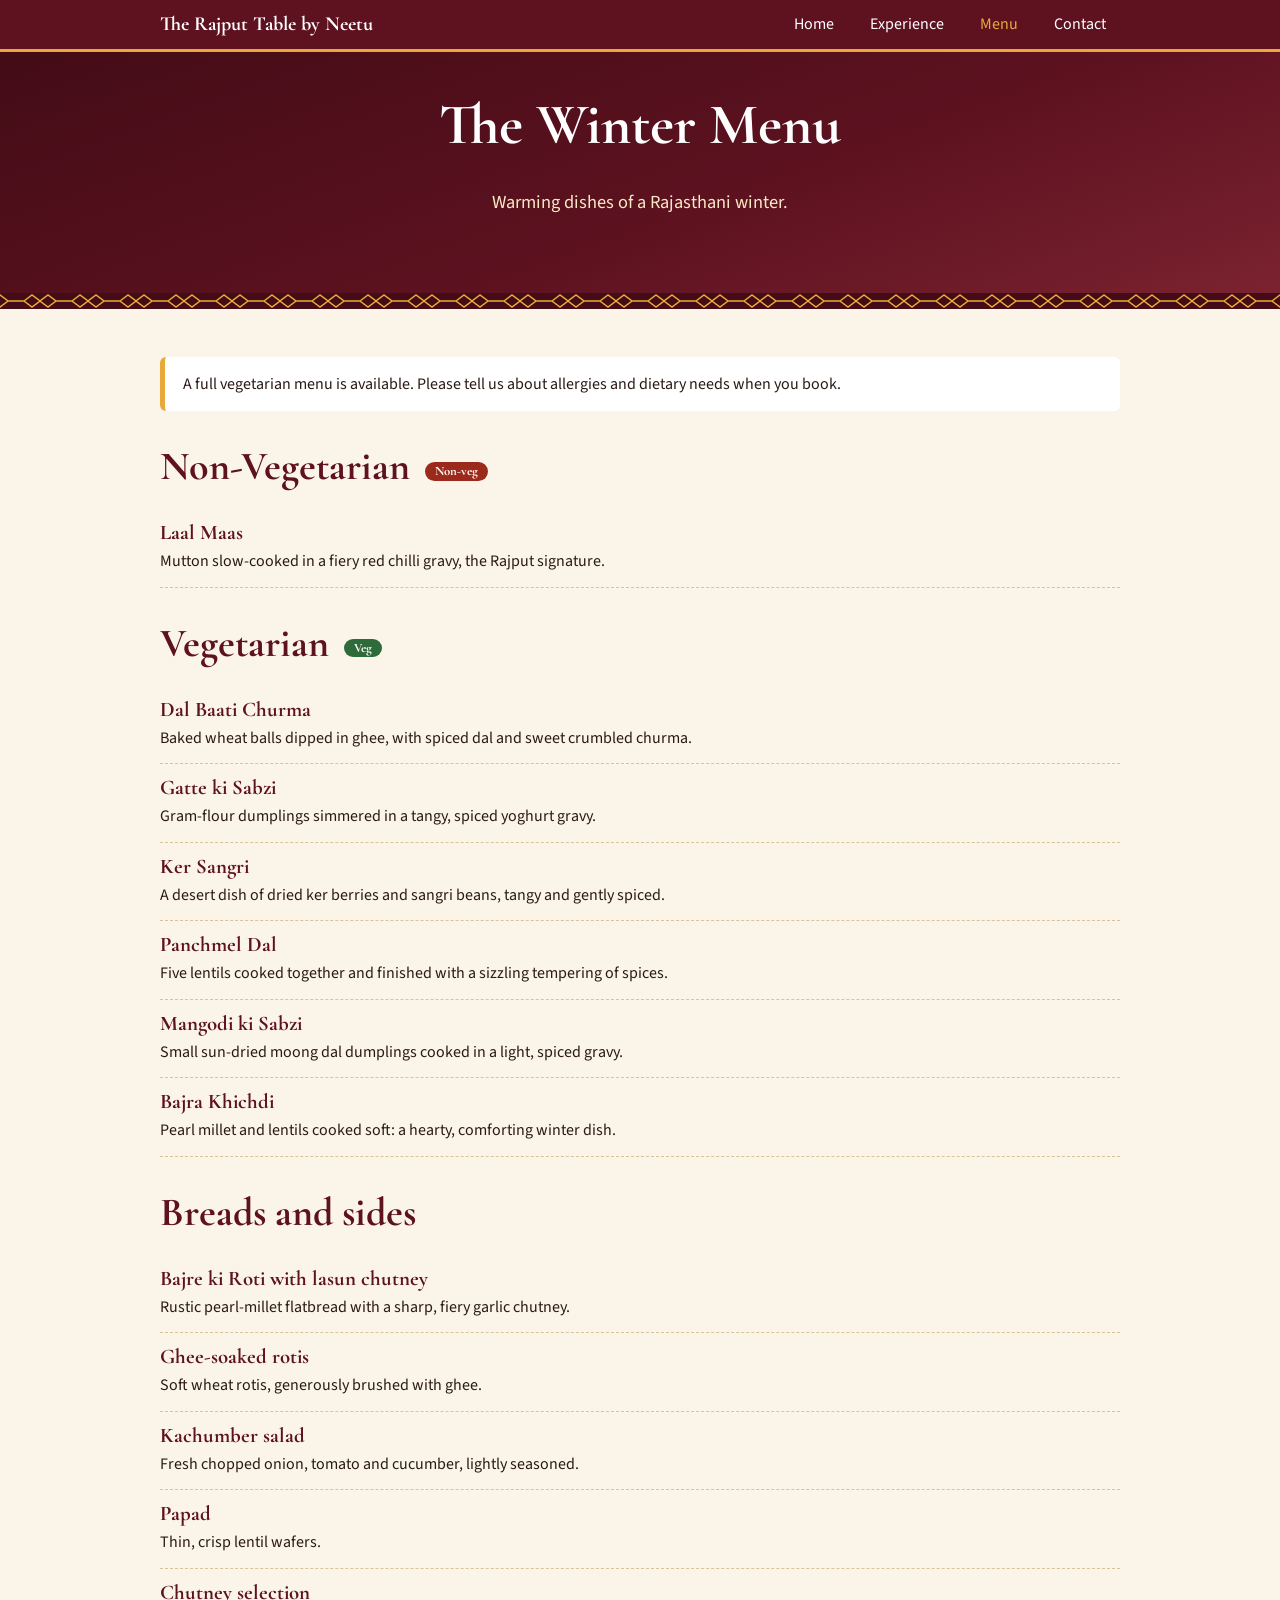
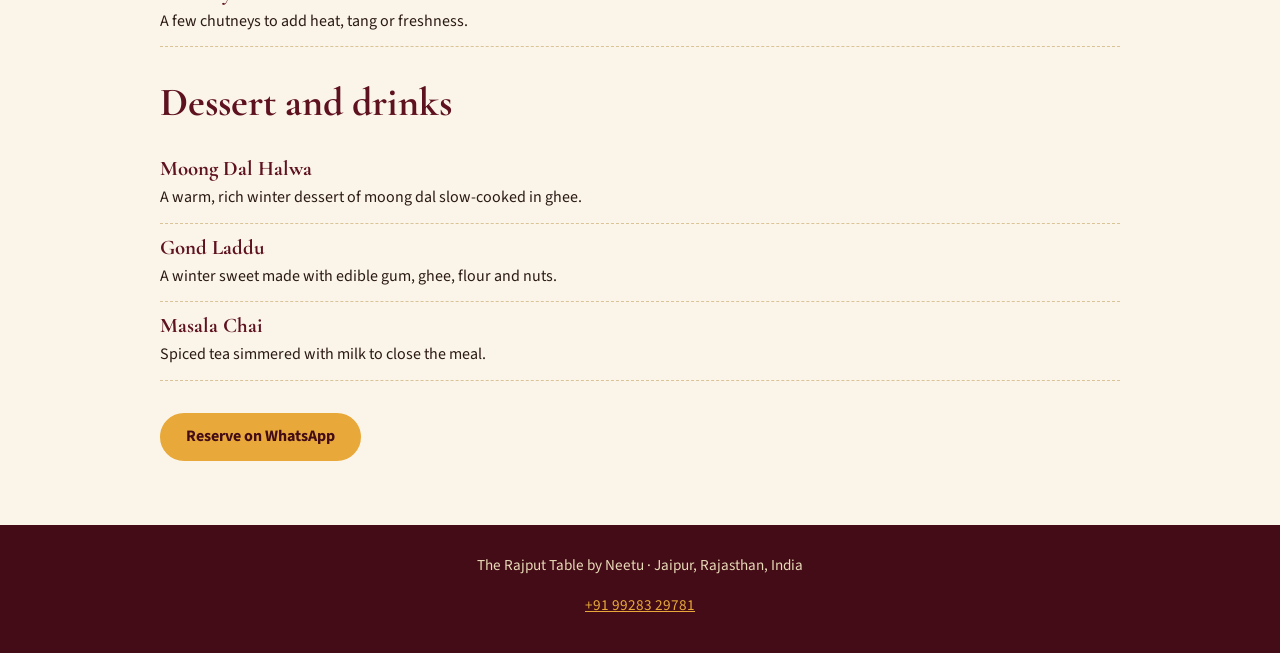
==== menu.html @ b7c0c721 "Initial two-page starter site for The Rajput Table by Neetu Co-Authored-By: Claude Sonnet 5.5 <norep" ====
<!doctype html>
<html lang="en">
<head>
<meta charset="utf-8">
<meta name="viewport" content="width=device-width,initial-scale=1">
<title>Winter Menu | The Rajput Table by Neetu</title>
<meta name="description" content="The winter Rajasthani menu at The Rajput Table by Neetu in Jaipur: laal maas, dal baati churma, gatte ki sabzi, ker sangri and more. Full vegetarian menu available.">
<meta property="og:type" content="website">
<meta property="og:title" content="Winter Menu | The Rajput Table by Neetu">
<meta property="og:description" content="Laal maas, dal baati churma, ker sangri and more. A full vegetarian menu is available.">
<meta name="twitter:card" content="summary">
<meta name="twitter:title" content="Winter Menu | The Rajput Table by Neetu">
<meta name="twitter:description" content="Laal maas, dal baati churma, ker sangri and more. A full vegetarian menu is available.">
<meta name="theme-color" content="#5e1220">
<link rel="icon" href="assets/favicon.svg" type="image/svg+xml">
<link rel="preconnect" href="https://fonts.googleapis.com">
<link rel="preconnect" href="https://fonts.gstatic.com" crossorigin>
<link href="https://fonts.googleapis.com/css2?family=Cormorant+Garamond:wght@600;700&family=Source+Sans+3:wght@400;700&display=swap" rel="stylesheet">
<link rel="stylesheet" href="styles.css">
</head>
<body>
<a class="skip" href="#main">Skip to content</a>
<header><div class="wrap">
<a class="brand" href="index.html" data-site-name>The Rajput Table by Neetu</a>
<button class="nav-toggle" aria-expanded="false" aria-controls="nav" aria-label="Menu">&#9776;</button>
<nav id="nav" aria-label="Main">
<a href="index.html">Home</a>
<a href="index.html#experience">Experience</a>
<a href="menu.html" aria-current="page">Menu</a>
<a href="index.html#contact">Contact</a>
</nav></div></header>

<main id="main">
<section class="hero" style="padding:40px 0 48px"><div class="wrap">
<h1>The Winter Menu</h1>
<!-- TODO: confirm final dishes with the family -->
<p class="tag">Warming dishes of a Rajasthani winter.</p>
</div></section>
<div class="border" aria-hidden="true"></div>

<section><div class="wrap">
<p class="note">A full vegetarian menu is available. Please tell us about allergies and dietary needs when you book.</p>

<h2 style="margin-top:32px">Non-Vegetarian <span class="badge nv">Non-veg</span></h2>
<div class="dish"><h3>Laal Maas</h3><p>Mutton slow-cooked in a fiery red chilli gravy, the Rajput signature.</p></div>

<h2 style="margin-top:32px">Vegetarian <span class="badge v">Veg</span></h2>
<div class="dish"><h3>Dal Baati Churma</h3><p>Baked wheat balls dipped in ghee, with spiced dal and sweet crumbled churma.</p></div>
<div class="dish"><h3>Gatte ki Sabzi</h3><p>Gram-flour dumplings simmered in a tangy, spiced yoghurt gravy.</p></div>
<div class="dish"><h3>Ker Sangri</h3><p>A desert dish of dried ker berries and sangri beans, tangy and gently spiced.</p></div>
<div class="dish"><h3>Panchmel Dal</h3><p>Five lentils cooked together and finished with a sizzling tempering of spices.</p></div>
<div class="dish"><h3>Mangodi ki Sabzi</h3><p>Small sun-dried moong dal dumplings cooked in a light, spiced gravy.</p></div>
<div class="dish"><h3>Bajra Khichdi</h3><p>Pearl millet and lentils cooked soft: a hearty, comforting winter dish.</p></div>

<h2 style="margin-top:32px">Breads and sides</h2>
<div class="dish"><h3>Bajre ki Roti with lasun chutney</h3><p>Rustic pearl-millet flatbread with a sharp, fiery garlic chutney.</p></div>
<div class="dish"><h3>Ghee-soaked rotis</h3><p>Soft wheat rotis, generously brushed with ghee.</p></div>
<div class="dish"><h3>Kachumber salad</h3><p>Fresh chopped onion, tomato and cucumber, lightly seasoned.</p></div>
<div class="dish"><h3>Papad</h3><p>Thin, crisp lentil wafers.</p></div>
<div class="dish"><h3>Chutney selection</h3><p>A few chutneys to add heat, tang or freshness.</p></div>

<h2 style="margin-top:32px">Dessert and drinks</h2>
<div class="dish"><h3>Moong Dal Halwa</h3><p>A warm, rich winter dessert of moong dal slow-cooked in ghee.</p></div>
<div class="dish"><h3>Gond Laddu</h3><p>A winter sweet made with edible gum, ghee, flour and nuts.</p></div>
<div class="dish"><h3>Masala Chai</h3><p>Spiced tea simmered with milk to close the meal.</p></div>

<p style="margin-top:32px"><a class="btn" data-wa href="https://wa.me/919928329781?text=Hello%2C%20I%27d%20like%20to%20reserve%20an%20evening%20at%20The%20Rajput%20Table.">Reserve on WhatsApp</a></p>
</div></section>
</main>

<footer><div class="wrap">
<p><span data-site-name>The Rajput Table by Neetu</span> &middot; Jaipur, Rajasthan, India</p>
<p><a data-tel href="tel:+919928329781" data-phone>+91 99283 29781</a></p>
</div></footer>
<div class="sticky"><a class="btn" data-wa href="https://wa.me/919928329781?text=Hello%2C%20I%27d%20like%20to%20reserve%20an%20evening%20at%20The%20Rajput%20Table.">Reserve on WhatsApp</a></div>
<script src="script.js"></script>
</body>
</html>
---- styles.css ----
:root{--maroon:#5e1220;--maroon-d:#430c16;--saffron:#e8a93a;--gold:#b97a14;--cream:#fbf5e9;--sand:#f1e4c8;--ink:#2b1a14;--green:#2f6b3a;--red:#9c2a1a}
*{box-sizing:border-box}
html{scroll-behavior:smooth}
body{margin:0;font:1rem/1.65 "Source Sans 3",system-ui,-apple-system,"Segoe UI",Roboto,sans-serif;color:var(--ink);background:var(--cream);padding-bottom:72px;overflow-x:hidden}
h1,h2,h3{font-family:"Cormorant Garamond",Georgia,"Times New Roman",serif;color:var(--maroon);line-height:1.15;margin:0 0 .5em}
h1{font-size:2.5rem}h2{font-size:2rem}h3{font-size:1.4rem}
p{margin:0 0 1em}
a{color:var(--maroon)}
:focus-visible{outline:3px solid var(--saffron);outline-offset:2px}
.skip{position:absolute;left:-999px}.skip:focus{left:8px;top:8px;background:#fff;padding:8px;z-index:99}
.wrap{max-width:1000px;margin:0 auto;padding:0 20px}
header{background:var(--maroon);color:#fff;position:sticky;top:0;z-index:20;border-bottom:3px solid var(--saffron)}
.bar{display:flex;align-items:center;justify-content:space-between;min-height:60px}
.brand{font-family:"Cormorant Garamond",Georgia,serif;font-size:1.25rem;font-weight:700;color:#fff;text-decoration:none;padding:8px 0}
.nav-toggle{min-width:44px;min-height:44px;background:none;border:1px solid var(--saffron);color:#fff;font-size:1.4rem;border-radius:6px;cursor:pointer}
nav{display:none;width:100%}
nav.open{display:block}
nav a{display:block;color:#fff;text-decoration:none;padding:12px 4px;min-height:44px;border-top:1px solid #ffffff30}
nav a[aria-current]{color:var(--saffron)}
header .wrap{display:flex;flex-wrap:wrap;align-items:center;justify-content:space-between}
.btn{display:inline-flex;align-items:center;justify-content:center;min-height:48px;padding:0 24px;border-radius:999px;font-weight:700;text-decoration:none;background:var(--saffron);color:var(--maroon-d);border:2px solid var(--saffron)}
.btn:hover{background:#f3bb55}
.btn.ghost{background:transparent;color:#fff;border-color:#fff}
.hero{background:linear-gradient(160deg,var(--maroon-d),var(--maroon) 60%,#7b2230);color:#fff;text-align:center;padding:56px 0 72px;position:relative}
.hero h1{color:#fff}
.hero p.tag{font-size:1.15rem;max-width:34ch;margin:0 auto 1.5em;color:#fbe9c5}
.hero .arch{width:84px;height:auto;margin:0 auto 18px;display:block}
.hero .btns{display:flex;flex-direction:column;gap:12px;align-items:center}
.border{height:16px;background:url(assets/pattern.svg) repeat-x center;background-color:var(--maroon-d)}
section{padding:48px 0}
section.alt{background:var(--sand)}
.eyebrow{text-transform:uppercase;letter-spacing:.15em;font-size:.85rem;color:var(--gold);font-weight:700;margin-bottom:.5em}
.grid{display:grid;gap:18px}
.card{background:#fff;border:1px solid #e6d6b4;border-top:4px solid var(--saffron);border-radius:12px 12px 12px 12px;padding:20px}
.card h3{margin-bottom:.3em}
.ph{display:flex;align-items:flex-end;min-height:180px;border-radius:120px 120px 12px 12px;background:linear-gradient(135deg,#7b2230,#b3541e 60%,#e8a93a);color:#fff;padding:16px;font-size:.95rem;margin:0 0 14px}
.ph span{background:#0006;padding:2px 10px;border-radius:6px}
.steps{counter-reset:s;list-style:none;padding:0;margin:0}
.steps li{counter-increment:s;padding-left:56px;position:relative;margin-bottom:18px;min-height:44px}
.steps li::before{content:counter(s);position:absolute;left:0;top:0;width:42px;height:42px;border-radius:50%;background:var(--maroon);color:var(--saffron);font:700 1.3rem "Cormorant Garamond",Georgia,serif;display:flex;align-items:center;justify-content:center}
.dish{border-bottom:1px dashed #d9c397;padding:12px 0}
.dish:last-child{border:0}
.dish h3{margin:0;font-size:1.3rem}
.dish p{margin:.2em 0 0}
.badge{display:inline-block;font-size:.8rem;font-weight:700;padding:2px 10px;border-radius:999px;color:#fff;vertical-align:middle;margin-left:6px}
.badge.nv{background:var(--red)}.badge.v{background:var(--green)}
.note{background:#fff;border-left:5px solid var(--saffron);padding:14px 18px;border-radius:6px}
footer{background:var(--maroon-d);color:#e9d9b8;text-align:center;padding:28px 0 20px;font-size:.95rem}
footer a{color:var(--saffron)}
.sticky{position:fixed;left:0;right:0;bottom:0;z-index:30;background:var(--maroon-d);padding:10px 16px;border-top:2px solid var(--saffron)}
.sticky .btn{width:100%}
@media(min-width:700px){
 body{padding-bottom:0}.sticky{display:none}
 h1{font-size:3.6rem}h2{font-size:2.5rem}
 .nav-toggle{display:none}
 nav{display:flex!important;width:auto;gap:8px}
 nav a{border:0;padding:0 14px;display:flex;align-items:center}
 .hero .btns{flex-direction:row;justify-content:center}
 .cols3{grid-template-columns:repeat(3,1fr)}.cols2{grid-template-columns:1fr 1fr}
 .hero{padding:96px 0 110px}
}
@media(prefers-reduced-motion:reduce){html{scroll-behavior:auto}*{transition:none!important;animation:none!important}}
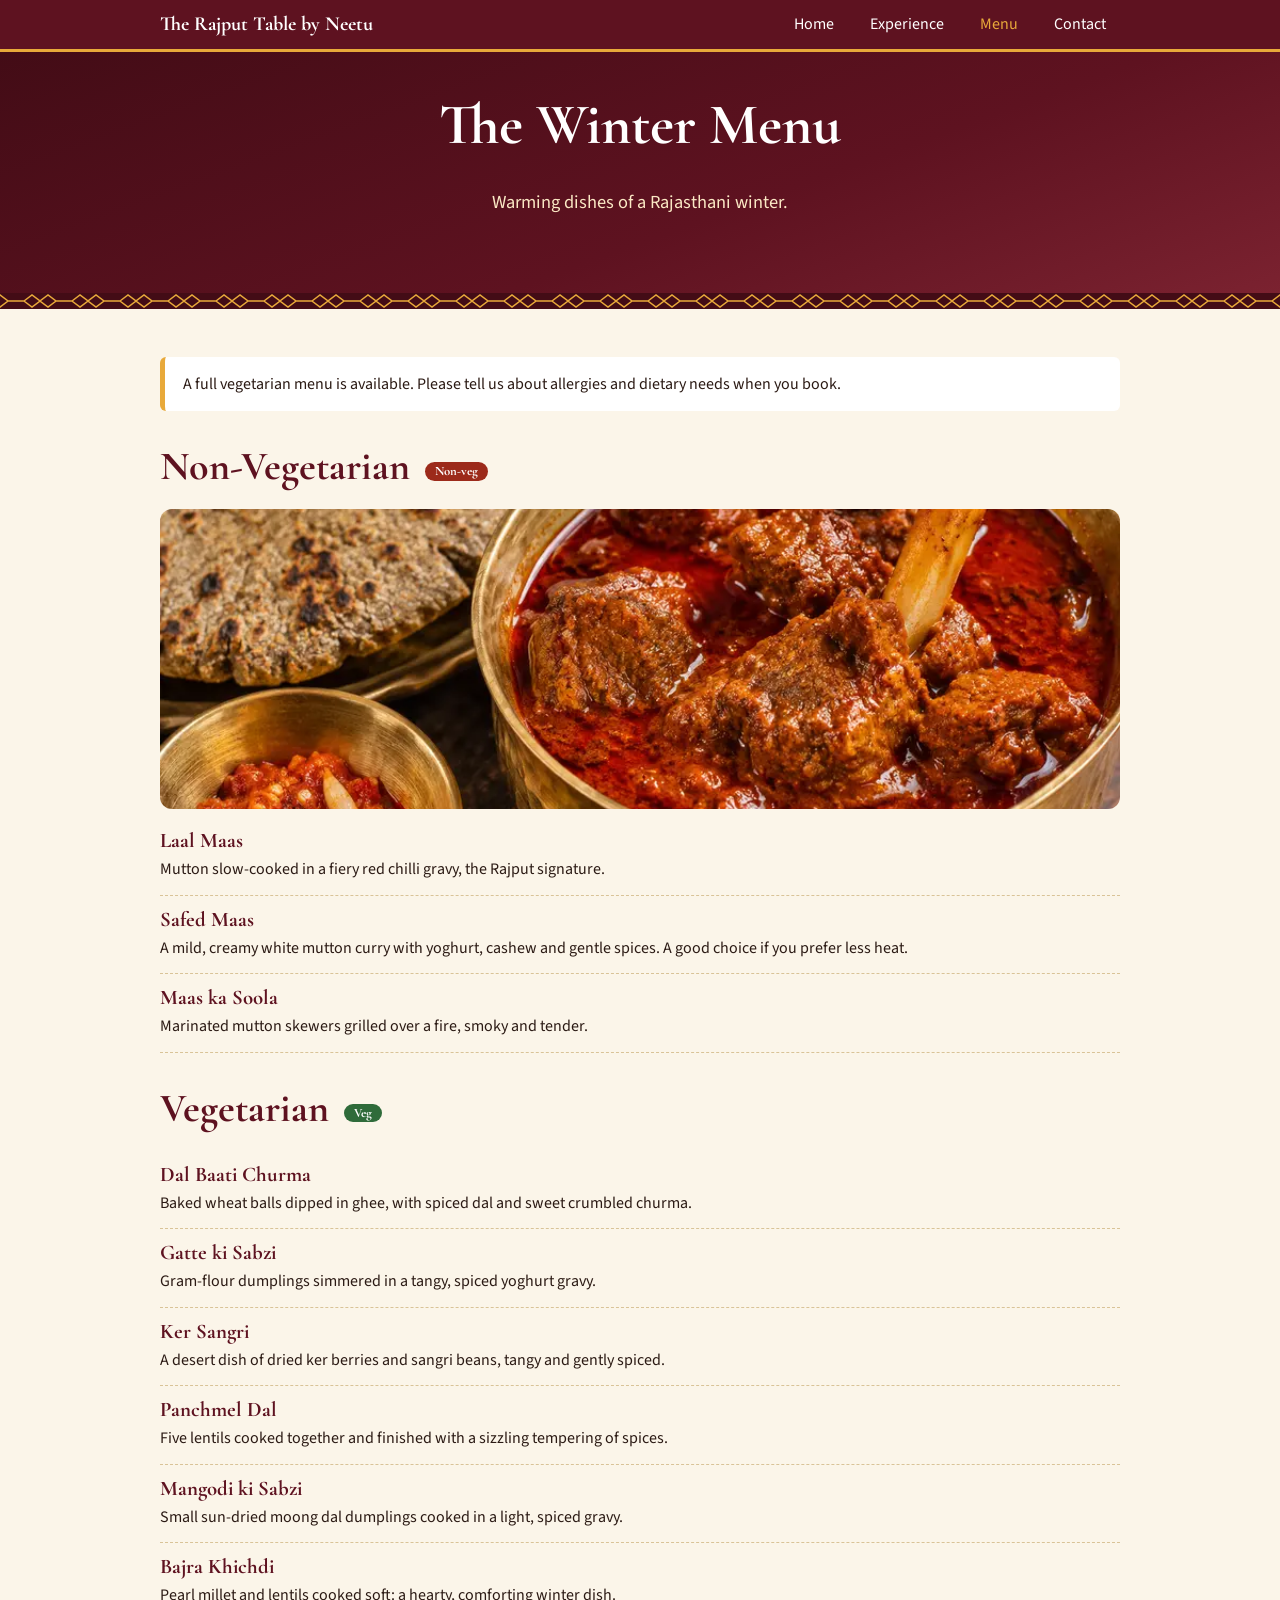
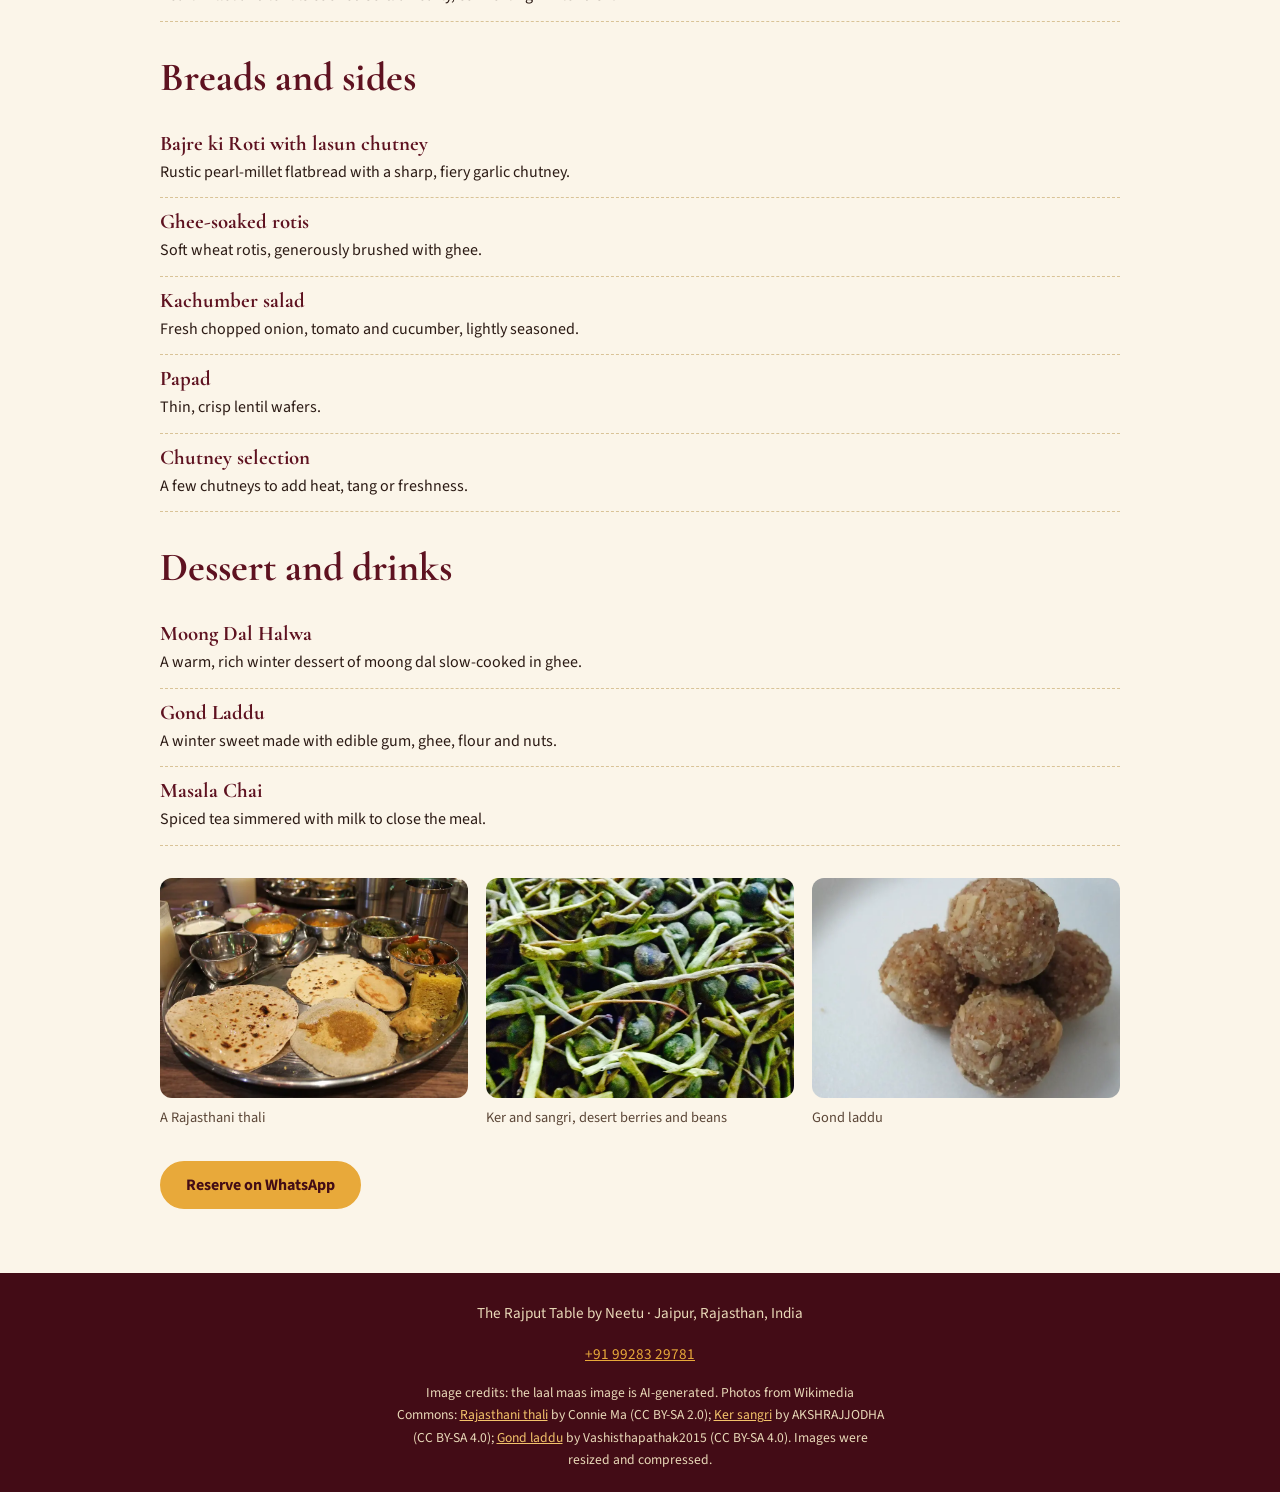
==== commit 31ac5d14: "Add photos, Karauli/Jaipur themes, bonfire activity, Safed Maas and Soola Co-Authored-By: Claude Son" ====
--- a/menu.html
+++ b/menu.html
@@ -42,7 +42,12 @@
 <p class="note">A full vegetarian menu is available. Please tell us about allergies and dietary needs when you book.</p>
 
 <h2 style="margin-top:32px">Non-Vegetarian <span class="badge nv">Non-veg</span></h2>
+<!-- laal maas image is AI-generated. TODO: replace with a real photo of the family's own dish -->
+<img class="dish-photo" src="assets/laalmaas.webp" width="900" height="675" loading="lazy" alt="Laal maas, a red mutton curry, in a brass bowl with bajra roti and garlic chutney">
 <div class="dish"><h3>Laal Maas</h3><p>Mutton slow-cooked in a fiery red chilli gravy, the Rajput signature.</p></div>
+<!-- TODO: confirm with the family that Safed Maas and Maas ka Soola are on the menu -->
+<div class="dish"><h3>Safed Maas</h3><p>A mild, creamy white mutton curry with yoghurt, cashew and gentle spices. A good choice if you prefer less heat.</p></div>
+<div class="dish"><h3>Maas ka Soola</h3><p>Marinated mutton skewers grilled over a fire, smoky and tender.</p></div>
 
 <h2 style="margin-top:32px">Vegetarian <span class="badge v">Veg</span></h2>
 <div class="dish"><h3>Dal Baati Churma</h3><p>Baked wheat balls dipped in ghee, with spiced dal and sweet crumbled churma.</p></div>
@@ -64,6 +69,11 @@
 <div class="dish"><h3>Gond Laddu</h3><p>A winter sweet made with edible gum, ghee, flour and nuts.</p></div>
 <div class="dish"><h3>Masala Chai</h3><p>Spiced tea simmered with milk to close the meal.</p></div>
 
+<div class="grid cols3" style="margin-top:32px">
+<figure class="fig"><img src="assets/thali.webp" width="900" height="600" loading="lazy" alt="A Rajasthani thali with small bowls, rotis and sides"><figcaption>A Rajasthani thali</figcaption></figure>
+<figure class="fig"><img src="assets/kersangri.webp" width="900" height="1200" loading="lazy" alt="Fresh ker berries and sangri beans"><figcaption>Ker and sangri, desert berries and beans</figcaption></figure>
+<figure class="fig"><img src="assets/gond.webp" width="900" height="675" loading="lazy" alt="Gond laddu, round winter sweets"><figcaption>Gond laddu</figcaption></figure>
+</div>
 <p style="margin-top:32px"><a class="btn" data-wa href="https://wa.me/919928329781?text=Hello%2C%20I%27d%20like%20to%20reserve%20an%20evening%20at%20The%20Rajput%20Table.">Reserve on WhatsApp</a></p>
 </div></section>
 </main>
@@ -71,6 +81,7 @@
 <footer><div class="wrap">
 <p><span data-site-name>The Rajput Table by Neetu</span> &middot; Jaipur, Rajasthan, India</p>
 <p><a data-tel href="tel:+919928329781" data-phone>+91 99283 29781</a></p>
+<p class="credits">Image credits: the laal maas image is AI-generated. Photos from Wikimedia Commons: <a href="https://commons.wikimedia.org/wiki/File:Rajasthani_thali_(13041306695).jpg">Rajasthani thali</a> by Connie Ma (CC BY-SA 2.0); <a href="https://commons.wikimedia.org/wiki/File:Ker_Sangri.jpg">Ker sangri</a> by AKSHRAJJODHA (CC BY-SA 4.0); <a href="https://commons.wikimedia.org/wiki/File:Gond_(edible_gum)_ke_ladoo.JPG">Gond laddu</a> by Vashisthapathak2015 (CC BY-SA 4.0). Images were resized and compressed.</p>
 </div></footer>
 <div class="sticky"><a class="btn" data-wa href="https://wa.me/919928329781?text=Hello%2C%20I%27d%20like%20to%20reserve%20an%20evening%20at%20The%20Rajput%20Table.">Reserve on WhatsApp</a></div>
 <script src="script.js"></script>
--- a/styles.css
+++ b/styles.css
@@ -60,3 +60,13 @@
  .hero{padding:96px 0 110px}
 }
 @media(prefers-reduced-motion:reduce){html{scroll-behavior:auto}*{transition:none!important;animation:none!important}}
+
+/* photos */
+.hero.home{background:linear-gradient(rgba(67,12,22,.74),rgba(67,12,22,.66)),url(assets/hero.webp) center/cover #5e1220}
+.card img,.fig img{display:block;width:100%;height:200px;object-fit:cover;margin:0 0 14px}
+.card img{border-radius:120px 120px 12px 12px}
+.fig{margin:0}.fig img{border-radius:12px;height:220px;margin-bottom:8px}
+.fig figcaption,.credits{font-size:.9rem;color:#5b4637}
+.credits{color:#e9d9b8;max-width:70ch;margin:14px auto 0;font-size:.85rem}
+.credits a{color:#f3c36b}
+.dish-photo{width:100%;max-height:300px;object-fit:cover;border-radius:12px;margin:0 0 8px;display:block}
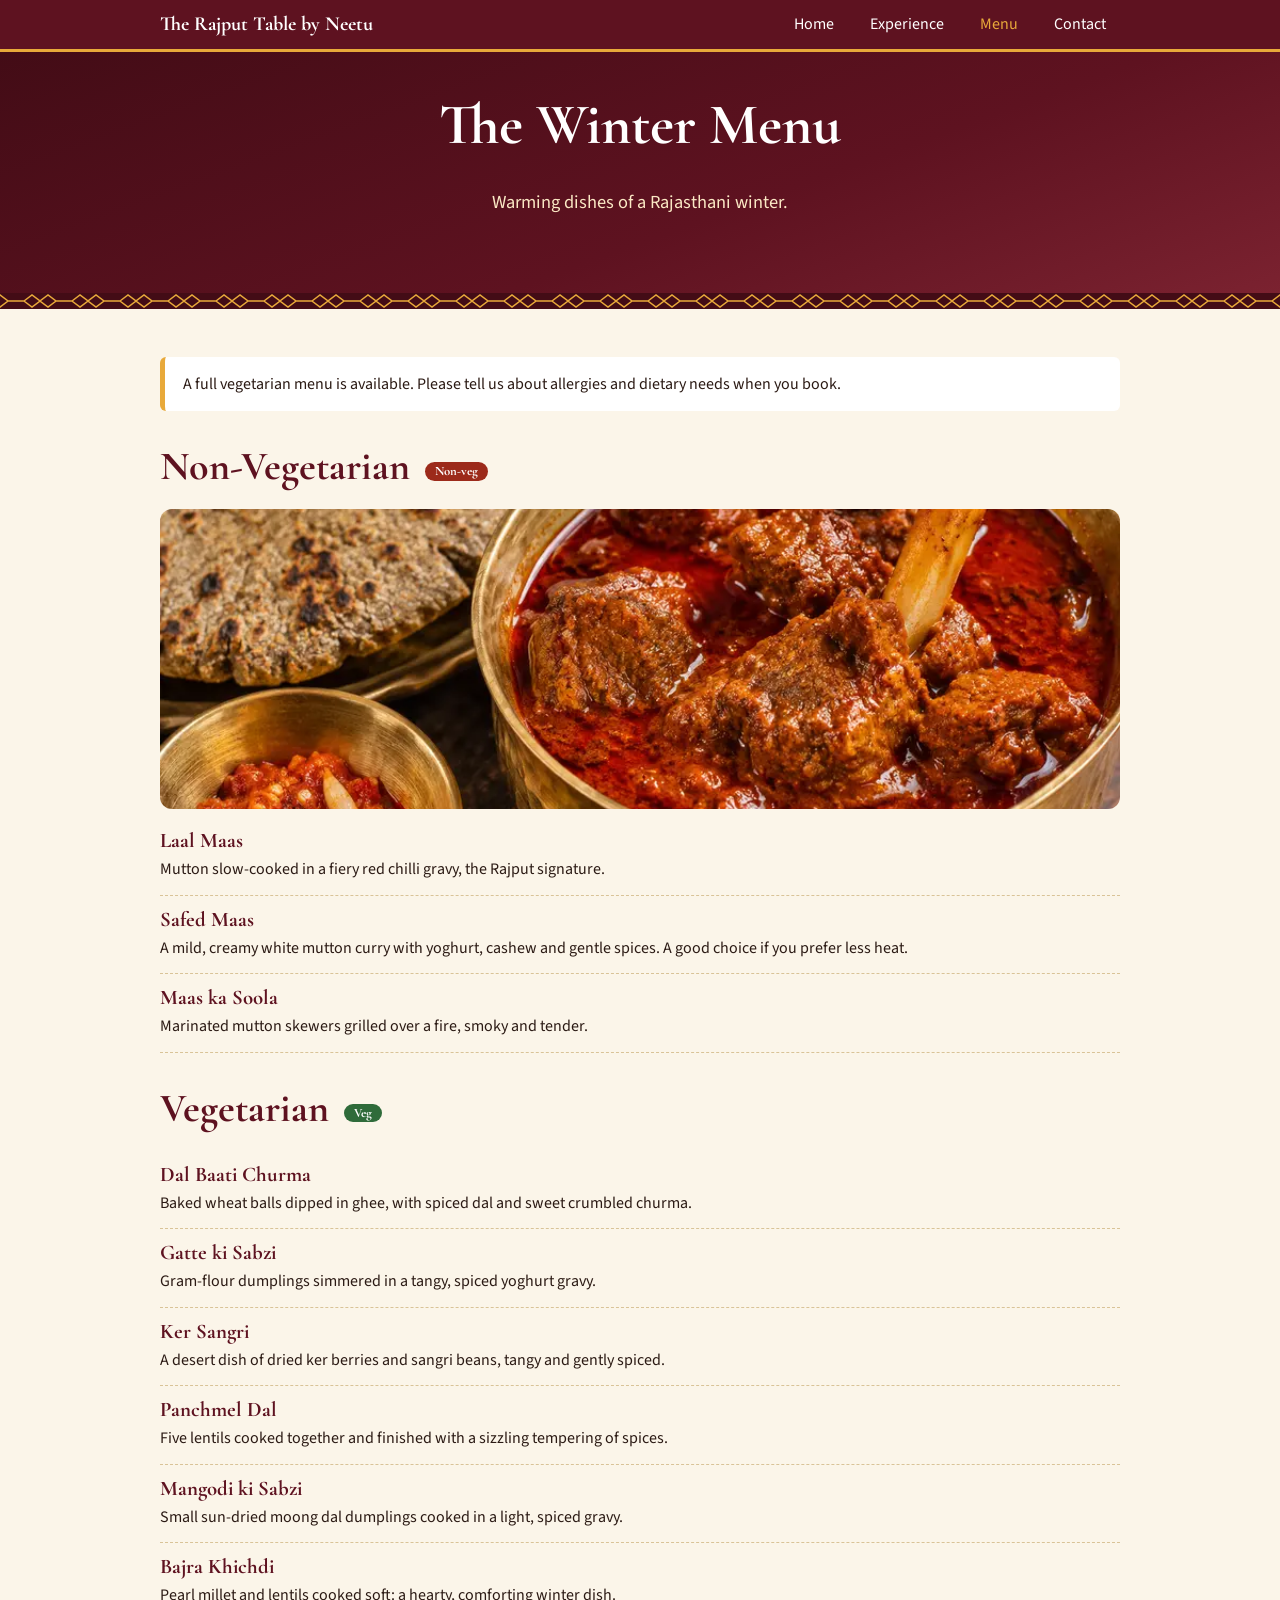
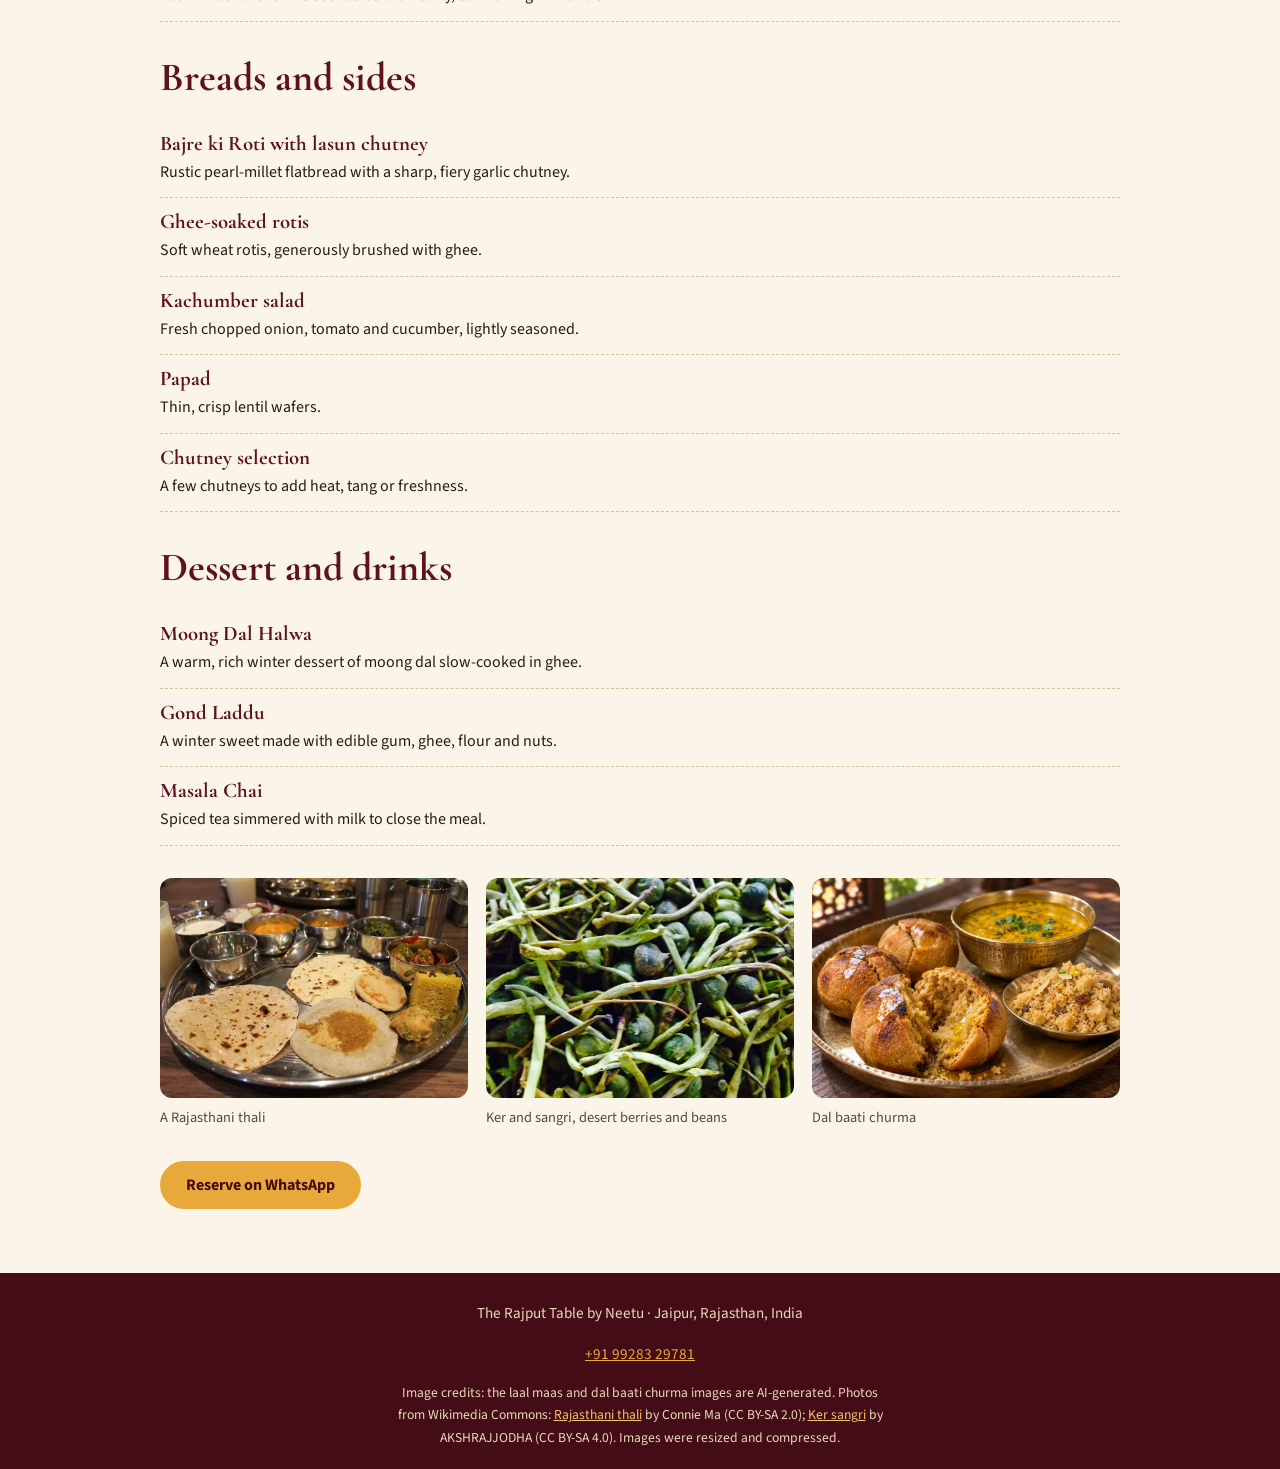
==== commit cad1969b: "Replace gond laddu photo with dal baati churma Co-Authored-By: Claude Sonnet 5.5 <noreply@anthropic." ====
--- a/menu.html
+++ b/menu.html
@@ -72,7 +72,7 @@
 <div class="grid cols3" style="margin-top:32px">
 <figure class="fig"><img src="assets/thali.webp" width="900" height="600" loading="lazy" alt="A Rajasthani thali with small bowls, rotis and sides"><figcaption>A Rajasthani thali</figcaption></figure>
 <figure class="fig"><img src="assets/kersangri.webp" width="900" height="1200" loading="lazy" alt="Fresh ker berries and sangri beans"><figcaption>Ker and sangri, desert berries and beans</figcaption></figure>
-<figure class="fig"><img src="assets/gond.webp" width="900" height="675" loading="lazy" alt="Gond laddu, round winter sweets"><figcaption>Gond laddu</figcaption></figure>
+<figure class="fig"><img src="assets/dalbaati.webp" width="900" height="675" loading="lazy" alt="Dal baati churma: baked wheat balls with ghee, dal and sweet churma"><figcaption>Dal baati churma</figcaption></figure>
 </div>
 <p style="margin-top:32px"><a class="btn" data-wa href="https://wa.me/919928329781?text=Hello%2C%20I%27d%20like%20to%20reserve%20an%20evening%20at%20The%20Rajput%20Table.">Reserve on WhatsApp</a></p>
 </div></section>
@@ -81,7 +81,7 @@
 <footer><div class="wrap">
 <p><span data-site-name>The Rajput Table by Neetu</span> &middot; Jaipur, Rajasthan, India</p>
 <p><a data-tel href="tel:+919928329781" data-phone>+91 99283 29781</a></p>
-<p class="credits">Image credits: the laal maas image is AI-generated. Photos from Wikimedia Commons: <a href="https://commons.wikimedia.org/wiki/File:Rajasthani_thali_(13041306695).jpg">Rajasthani thali</a> by Connie Ma (CC BY-SA 2.0); <a href="https://commons.wikimedia.org/wiki/File:Ker_Sangri.jpg">Ker sangri</a> by AKSHRAJJODHA (CC BY-SA 4.0); <a href="https://commons.wikimedia.org/wiki/File:Gond_(edible_gum)_ke_ladoo.JPG">Gond laddu</a> by Vashisthapathak2015 (CC BY-SA 4.0). Images were resized and compressed.</p>
+<p class="credits">Image credits: the laal maas and dal baati churma images are AI-generated. Photos from Wikimedia Commons: <a href="https://commons.wikimedia.org/wiki/File:Rajasthani_thali_(13041306695).jpg">Rajasthani thali</a> by Connie Ma (CC BY-SA 2.0); <a href="https://commons.wikimedia.org/wiki/File:Ker_Sangri.jpg">Ker sangri</a> by AKSHRAJJODHA (CC BY-SA 4.0). Images were resized and compressed.</p>
 </div></footer>
 <div class="sticky"><a class="btn" data-wa href="https://wa.me/919928329781?text=Hello%2C%20I%27d%20like%20to%20reserve%20an%20evening%20at%20The%20Rajput%20Table.">Reserve on WhatsApp</a></div>
 <script src="script.js"></script>
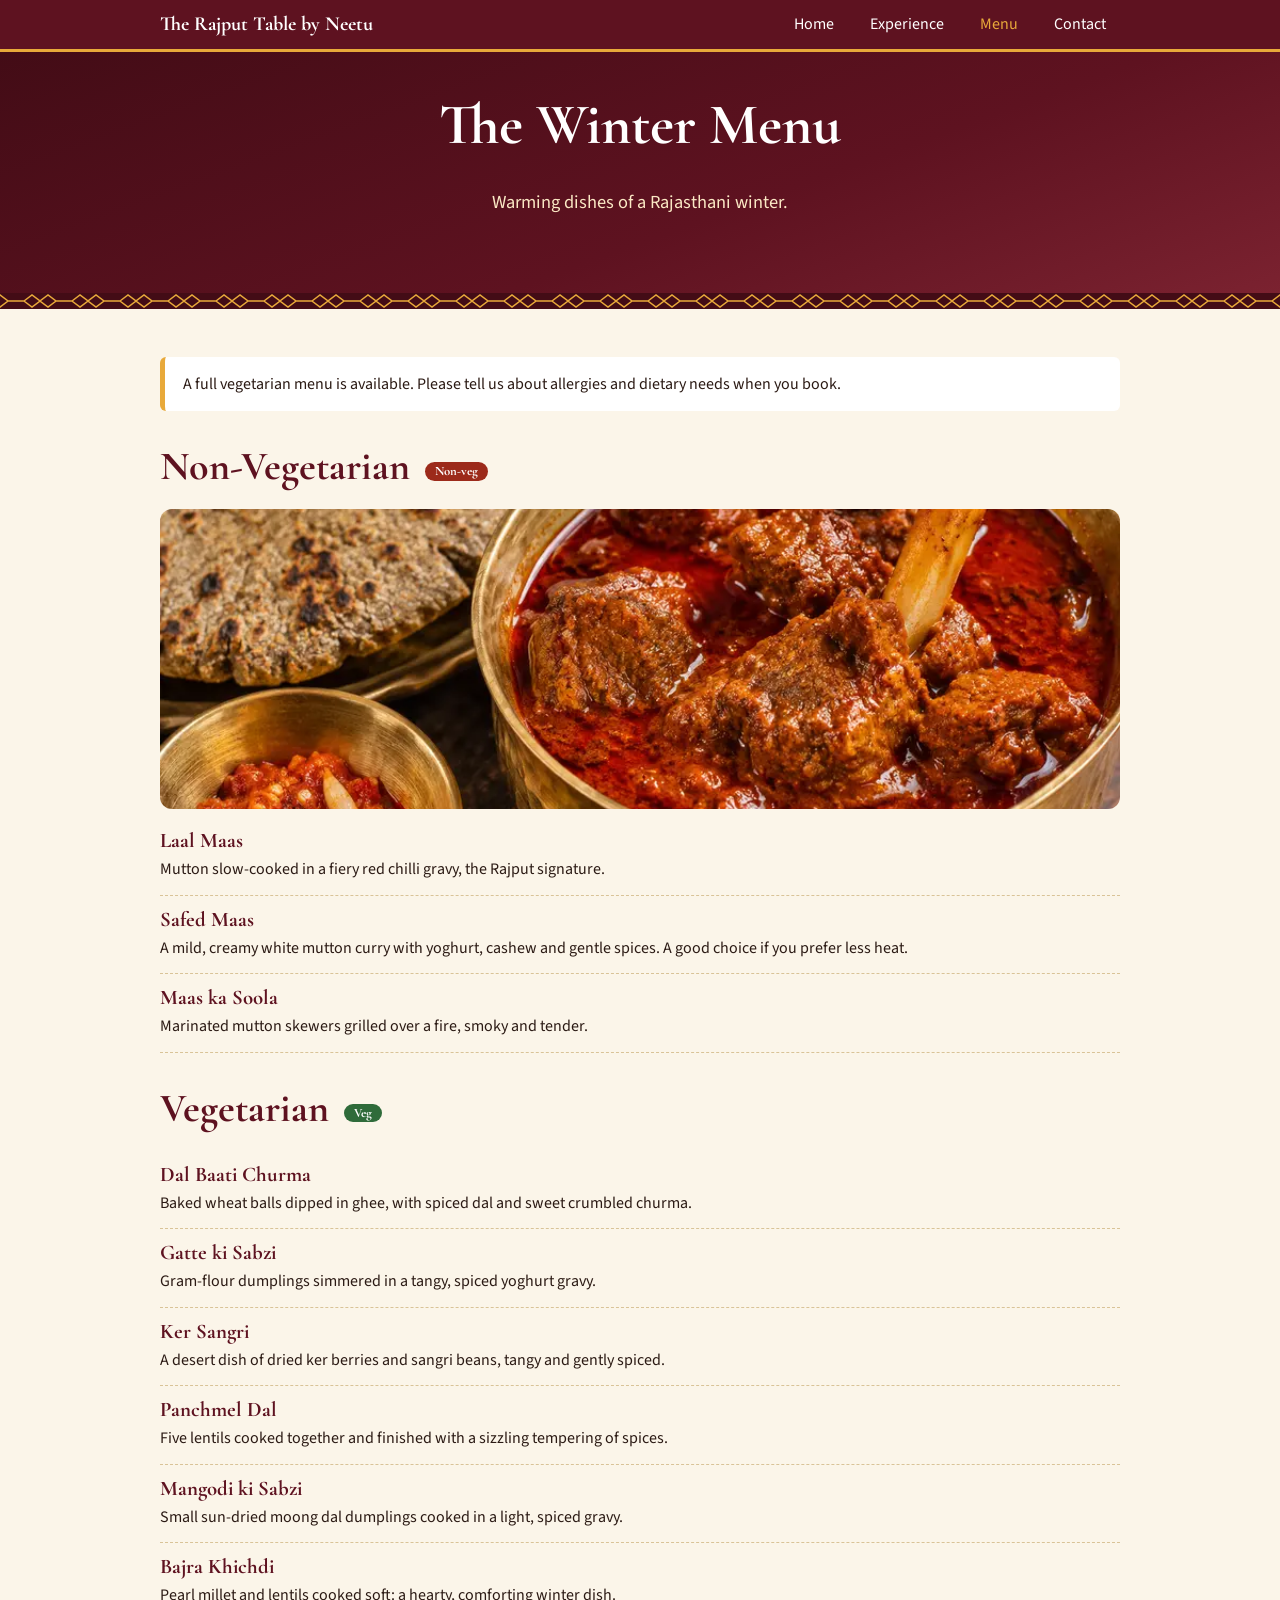
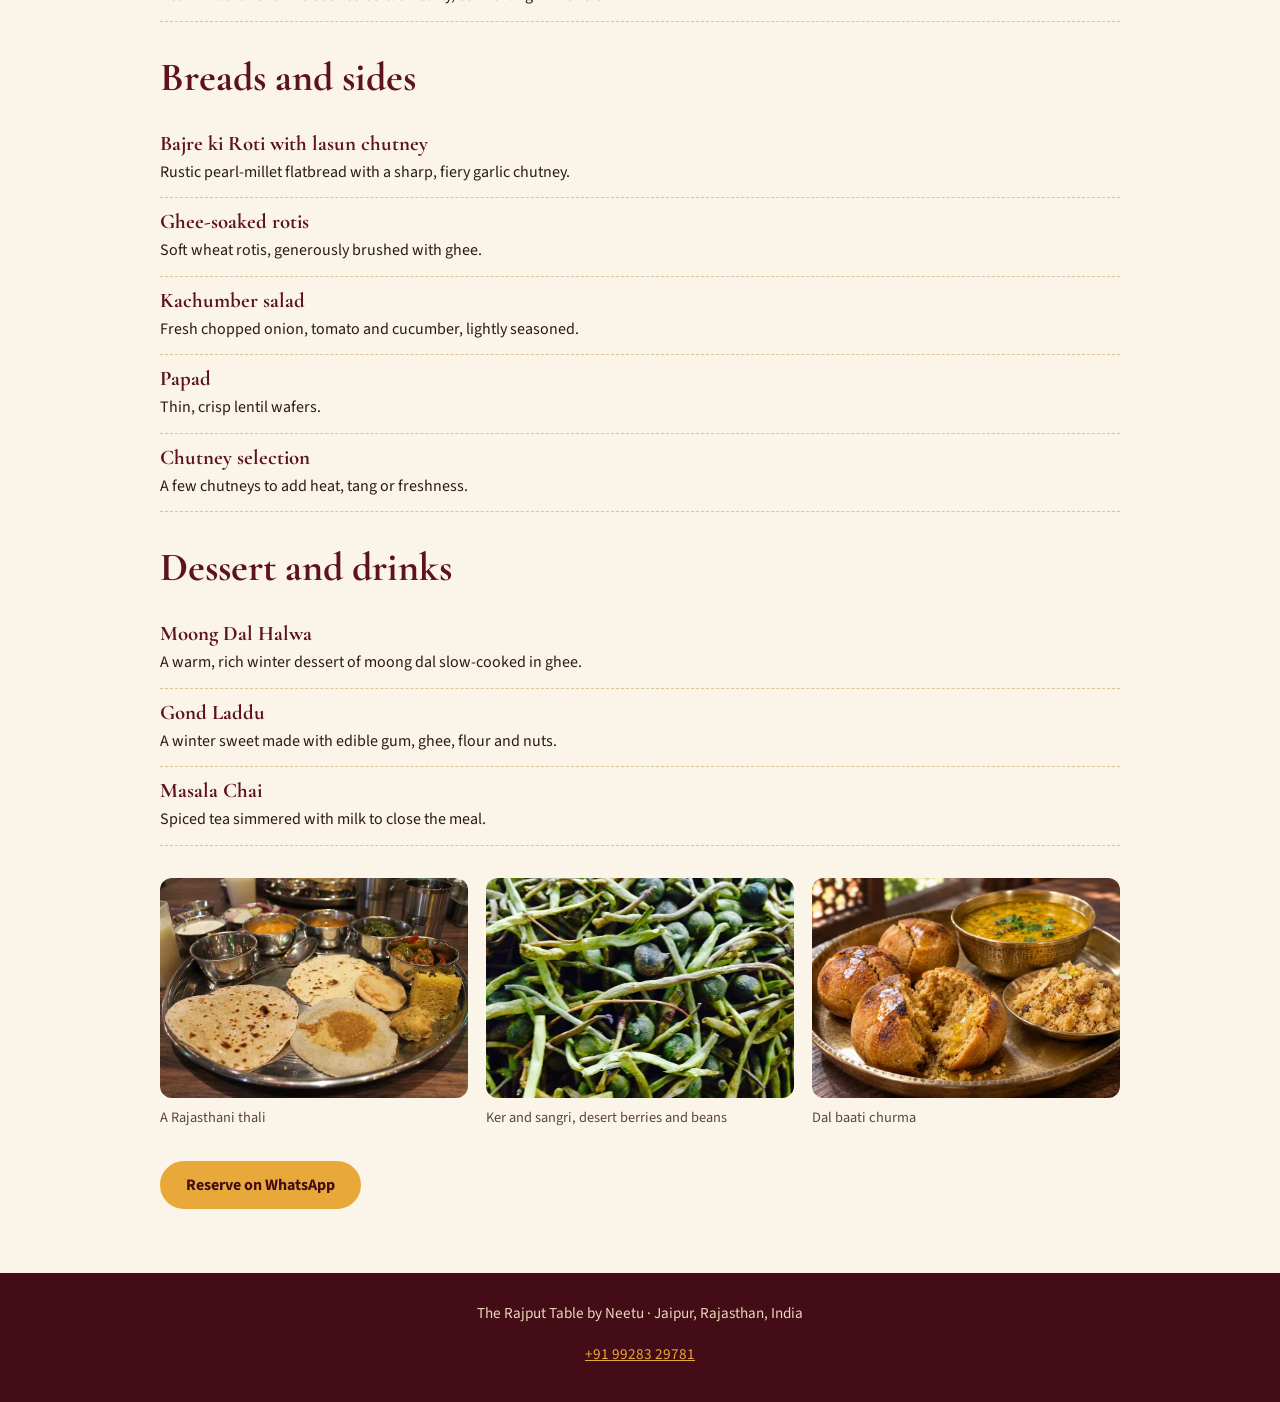
==== commit 2e748cba: "Hide image credits on demo site; keep them in README Co-Authored-By: Claude Sonnet 5.5 <noreply@anth" ====
--- a/menu.html
+++ b/menu.html
@@ -81,7 +81,6 @@
 <footer><div class="wrap">
 <p><span data-site-name>The Rajput Table by Neetu</span> &middot; Jaipur, Rajasthan, India</p>
 <p><a data-tel href="tel:+919928329781" data-phone>+91 99283 29781</a></p>
-<p class="credits">Image credits: the laal maas and dal baati churma images are AI-generated. Photos from Wikimedia Commons: <a href="https://commons.wikimedia.org/wiki/File:Rajasthani_thali_(13041306695).jpg">Rajasthani thali</a> by Connie Ma (CC BY-SA 2.0); <a href="https://commons.wikimedia.org/wiki/File:Ker_Sangri.jpg">Ker sangri</a> by AKSHRAJJODHA (CC BY-SA 4.0). Images were resized and compressed.</p>
 </div></footer>
 <div class="sticky"><a class="btn" data-wa href="https://wa.me/919928329781?text=Hello%2C%20I%27d%20like%20to%20reserve%20an%20evening%20at%20The%20Rajput%20Table.">Reserve on WhatsApp</a></div>
 <script src="script.js"></script>
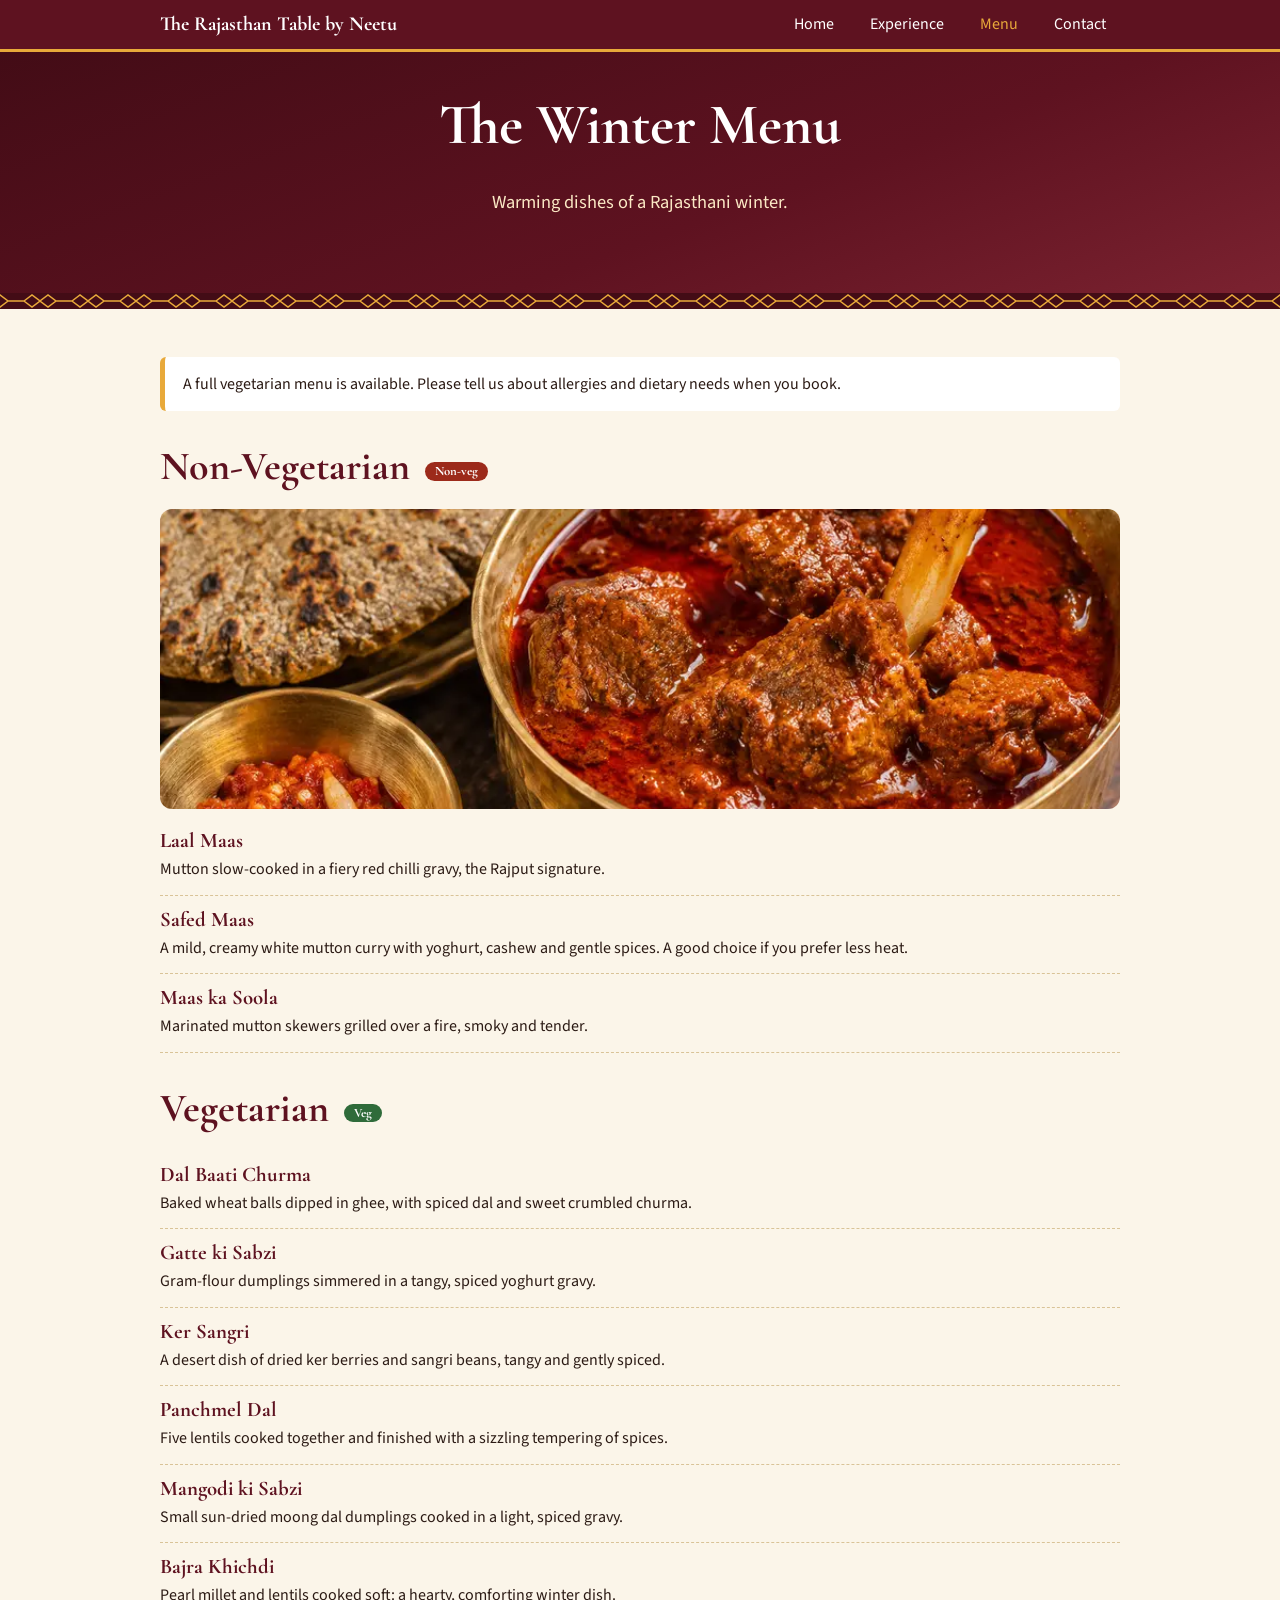
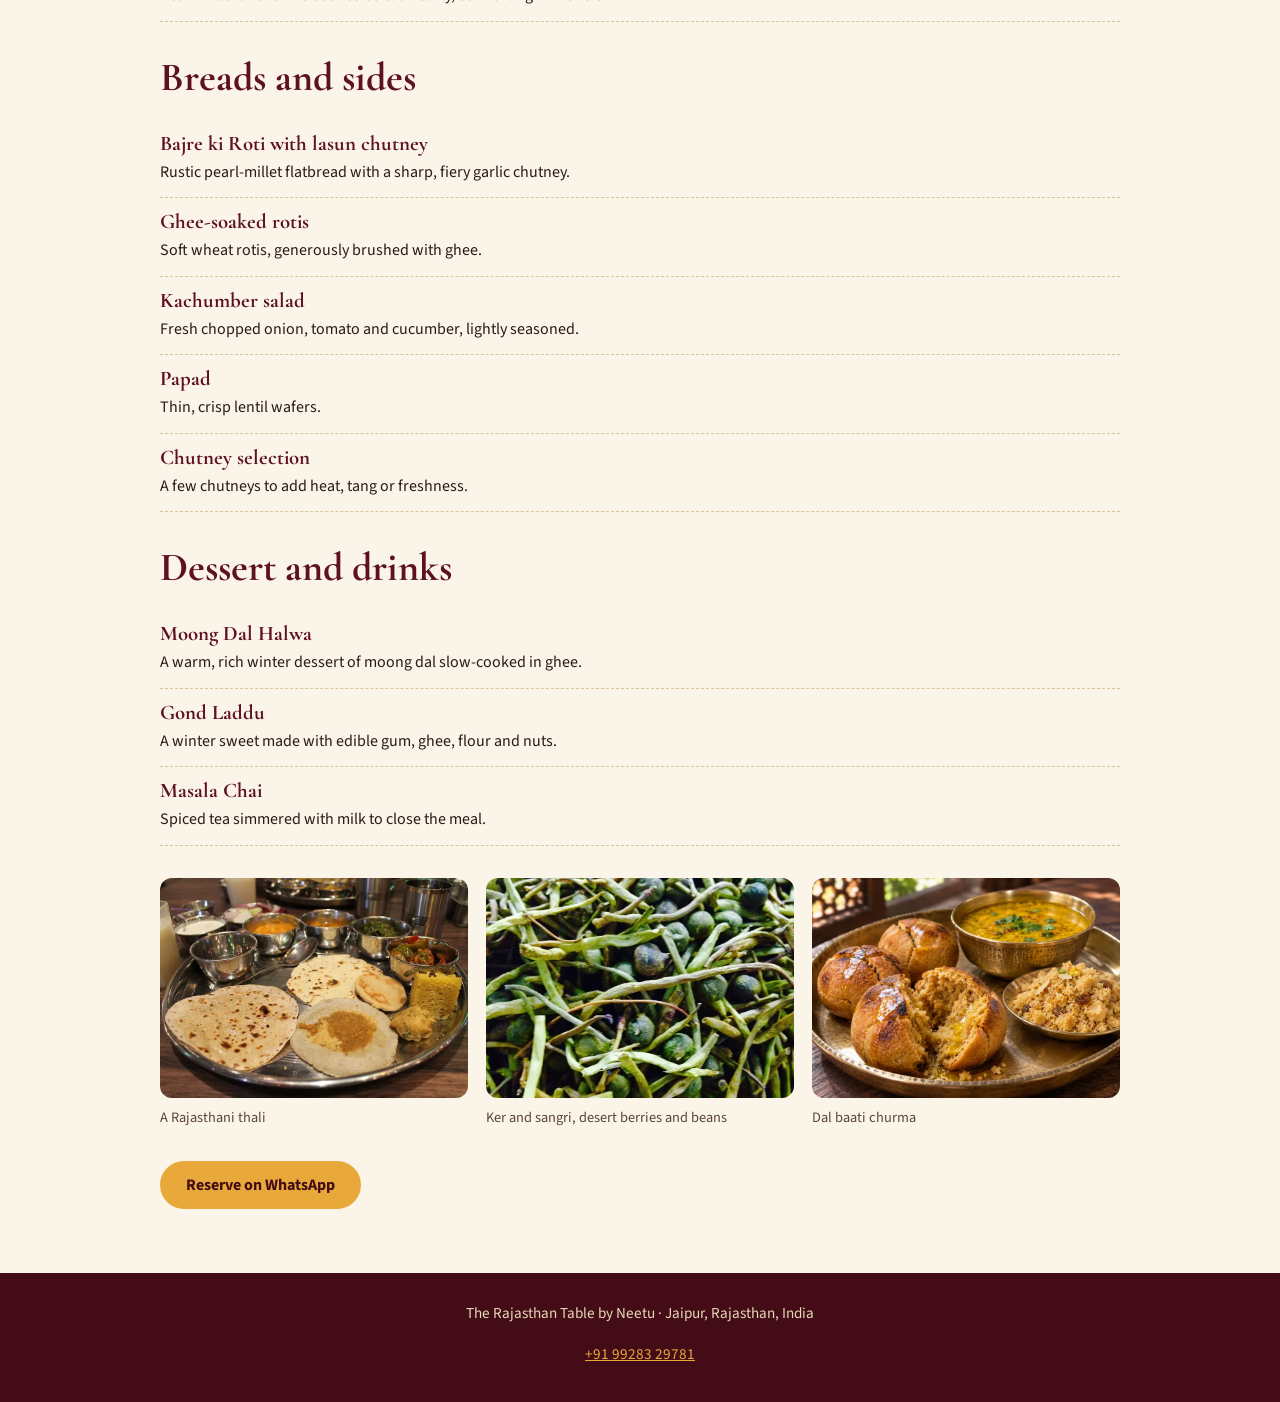
==== commit 9a6341ba: "Rename to The Rajasthan Table; host section now refers to the Karauli royal family Co-Authored-By: C" ====
--- a/menu.html
+++ b/menu.html
@@ -3,13 +3,13 @@
 <head>
 <meta charset="utf-8">
 <meta name="viewport" content="width=device-width,initial-scale=1">
-<title>Winter Menu | The Rajput Table by Neetu</title>
-<meta name="description" content="The winter Rajasthani menu at The Rajput Table by Neetu in Jaipur: laal maas, dal baati churma, gatte ki sabzi, ker sangri and more. Full vegetarian menu available.">
+<title>Winter Menu | The Rajasthan Table by Neetu</title>
+<meta name="description" content="The winter Rajasthani menu at The Rajasthan Table by Neetu in Jaipur: laal maas, dal baati churma, gatte ki sabzi, ker sangri and more. Full vegetarian menu available.">
 <meta property="og:type" content="website">
-<meta property="og:title" content="Winter Menu | The Rajput Table by Neetu">
+<meta property="og:title" content="Winter Menu | The Rajasthan Table by Neetu">
 <meta property="og:description" content="Laal maas, dal baati churma, ker sangri and more. A full vegetarian menu is available.">
 <meta name="twitter:card" content="summary">
-<meta name="twitter:title" content="Winter Menu | The Rajput Table by Neetu">
+<meta name="twitter:title" content="Winter Menu | The Rajasthan Table by Neetu">
 <meta name="twitter:description" content="Laal maas, dal baati churma, ker sangri and more. A full vegetarian menu is available.">
 <meta name="theme-color" content="#5e1220">
 <link rel="icon" href="assets/favicon.svg" type="image/svg+xml">
@@ -21,7 +21,7 @@
 <body>
 <a class="skip" href="#main">Skip to content</a>
 <header><div class="wrap">
-<a class="brand" href="index.html" data-site-name>The Rajput Table by Neetu</a>
+<a class="brand" href="index.html" data-site-name>The Rajasthan Table by Neetu</a>
 <button class="nav-toggle" aria-expanded="false" aria-controls="nav" aria-label="Menu">&#9776;</button>
 <nav id="nav" aria-label="Main">
 <a href="index.html">Home</a>
@@ -79,7 +79,7 @@
 </main>
 
 <footer><div class="wrap">
-<p><span data-site-name>The Rajput Table by Neetu</span> &middot; Jaipur, Rajasthan, India</p>
+<p><span data-site-name>The Rajasthan Table by Neetu</span> &middot; Jaipur, Rajasthan, India</p>
 <p><a data-tel href="tel:+919928329781" data-phone>+91 99283 29781</a></p>
 </div></footer>
 <div class="sticky"><a class="btn" data-wa href="https://wa.me/919928329781?text=Hello%2C%20I%27d%20like%20to%20reserve%20an%20evening%20at%20The%20Rajput%20Table.">Reserve on WhatsApp</a></div>
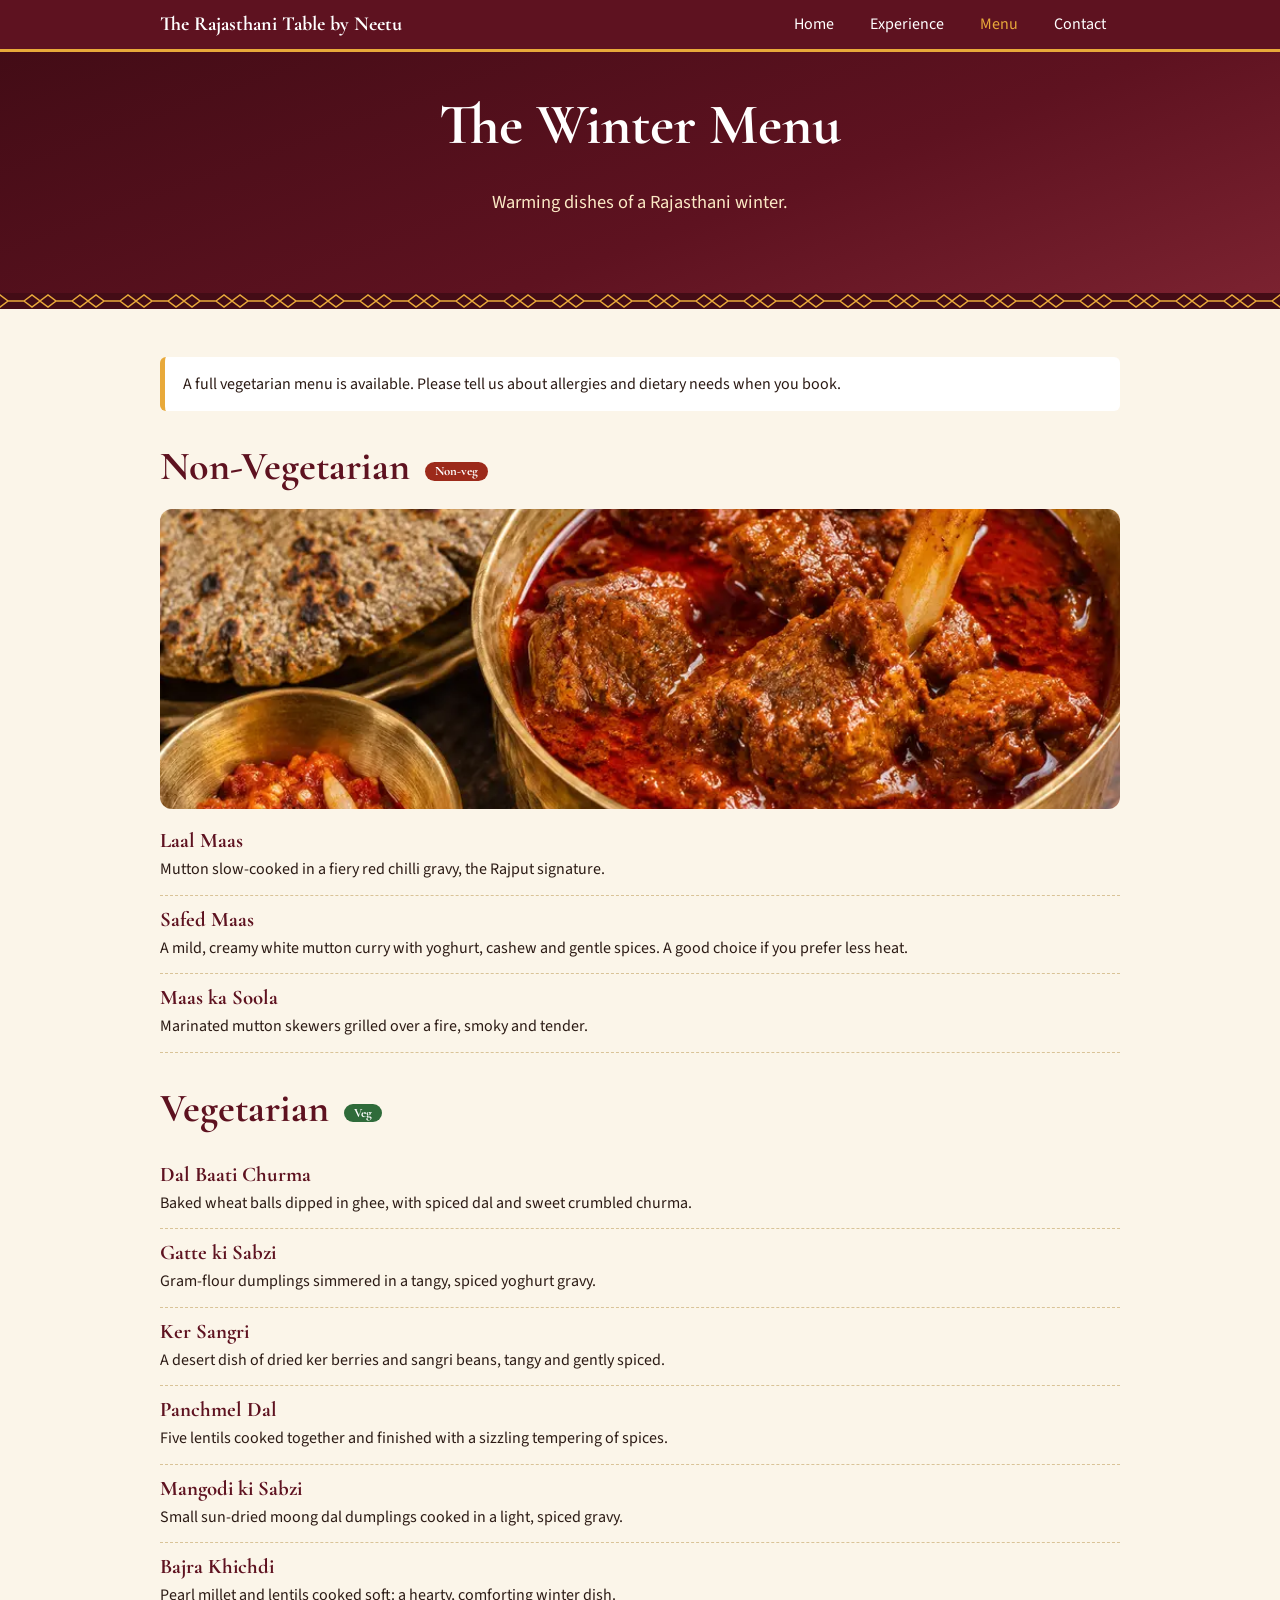
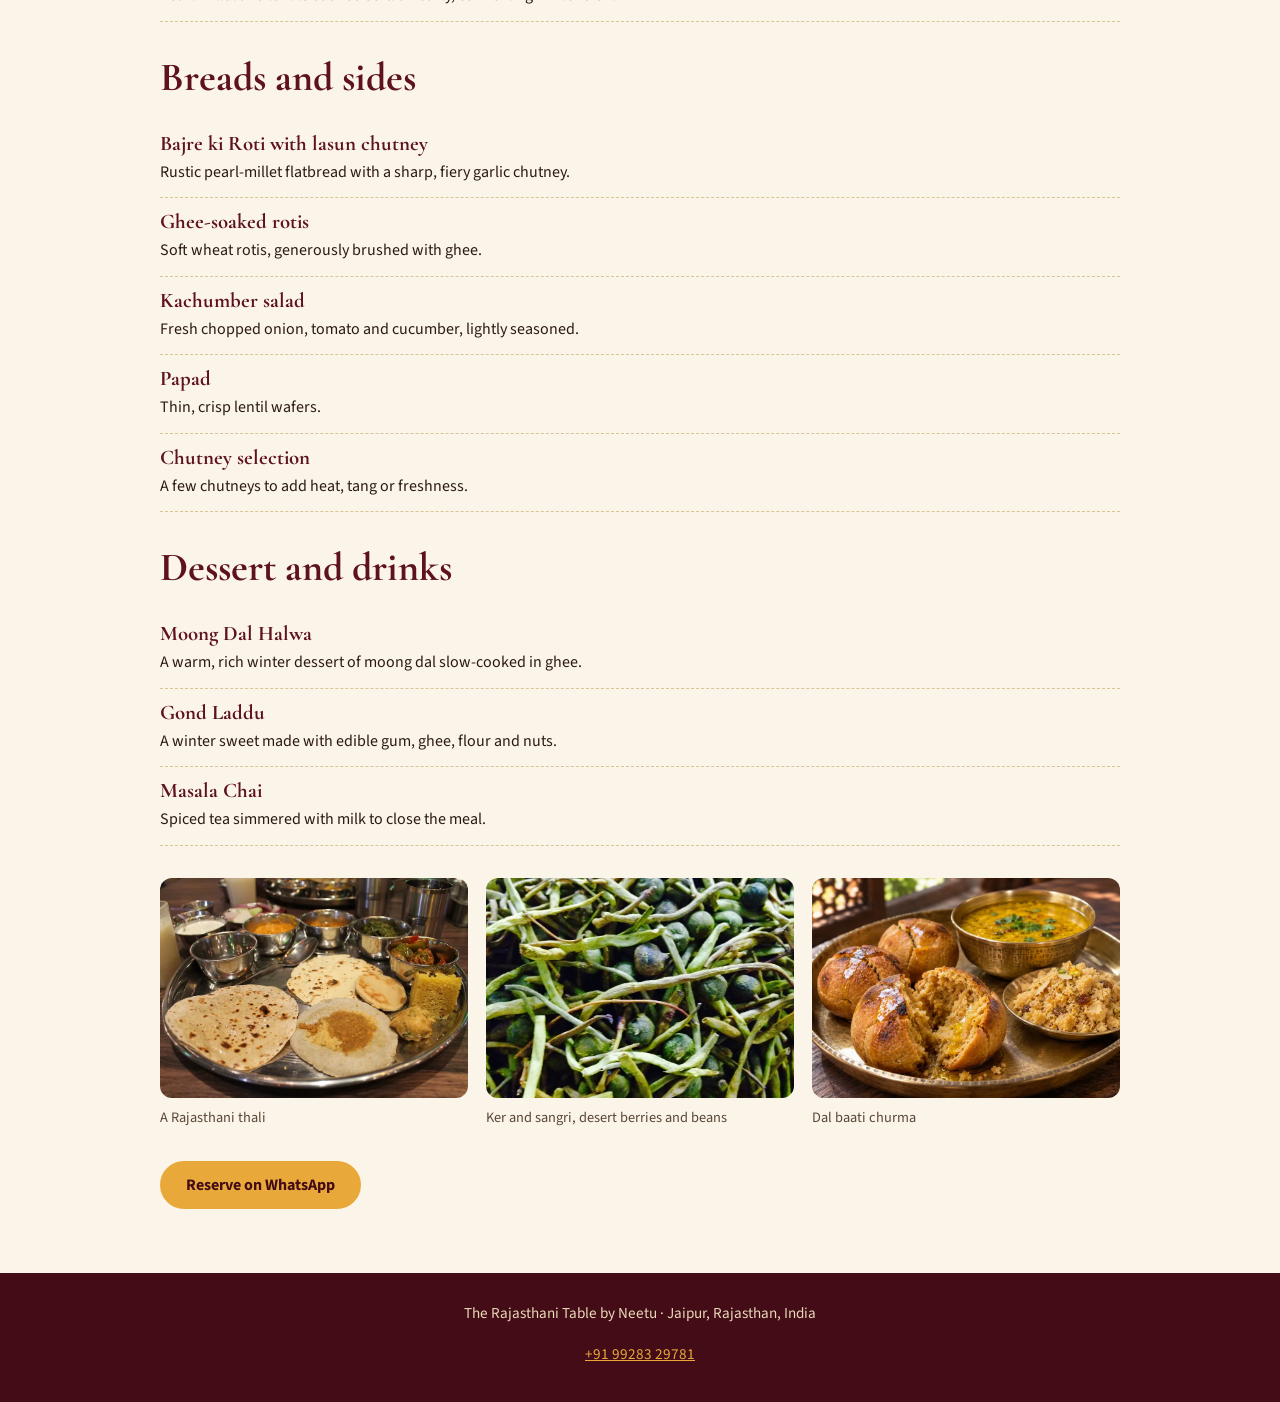
==== commit 07979f14: "Rename to The Rajasthani Table, including WhatsApp message Co-Authored-By: Claude Sonnet 5.5 <norepl" ====
--- a/menu.html
+++ b/menu.html
@@ -3,13 +3,13 @@
 <head>
 <meta charset="utf-8">
 <meta name="viewport" content="width=device-width,initial-scale=1">
-<title>Winter Menu | The Rajasthan Table by Neetu</title>
-<meta name="description" content="The winter Rajasthani menu at The Rajasthan Table by Neetu in Jaipur: laal maas, dal baati churma, gatte ki sabzi, ker sangri and more. Full vegetarian menu available.">
+<title>Winter Menu | The Rajasthani Table by Neetu</title>
+<meta name="description" content="The winter Rajasthani menu at The Rajasthani Table by Neetu in Jaipur: laal maas, dal baati churma, gatte ki sabzi, ker sangri and more. Full vegetarian menu available.">
 <meta property="og:type" content="website">
-<meta property="og:title" content="Winter Menu | The Rajasthan Table by Neetu">
+<meta property="og:title" content="Winter Menu | The Rajasthani Table by Neetu">
 <meta property="og:description" content="Laal maas, dal baati churma, ker sangri and more. A full vegetarian menu is available.">
 <meta name="twitter:card" content="summary">
-<meta name="twitter:title" content="Winter Menu | The Rajasthan Table by Neetu">
+<meta name="twitter:title" content="Winter Menu | The Rajasthani Table by Neetu">
 <meta name="twitter:description" content="Laal maas, dal baati churma, ker sangri and more. A full vegetarian menu is available.">
 <meta name="theme-color" content="#5e1220">
 <link rel="icon" href="assets/favicon.svg" type="image/svg+xml">
@@ -21,7 +21,7 @@
 <body>
 <a class="skip" href="#main">Skip to content</a>
 <header><div class="wrap">
-<a class="brand" href="index.html" data-site-name>The Rajasthan Table by Neetu</a>
+<a class="brand" href="index.html" data-site-name>The Rajasthani Table by Neetu</a>
 <button class="nav-toggle" aria-expanded="false" aria-controls="nav" aria-label="Menu">&#9776;</button>
 <nav id="nav" aria-label="Main">
 <a href="index.html">Home</a>
@@ -74,15 +74,15 @@
 <figure class="fig"><img src="assets/kersangri.webp" width="900" height="1200" loading="lazy" alt="Fresh ker berries and sangri beans"><figcaption>Ker and sangri, desert berries and beans</figcaption></figure>
 <figure class="fig"><img src="assets/dalbaati.webp" width="900" height="675" loading="lazy" alt="Dal baati churma: baked wheat balls with ghee, dal and sweet churma"><figcaption>Dal baati churma</figcaption></figure>
 </div>
-<p style="margin-top:32px"><a class="btn" data-wa href="https://wa.me/919928329781?text=Hello%2C%20I%27d%20like%20to%20reserve%20an%20evening%20at%20The%20Rajput%20Table.">Reserve on WhatsApp</a></p>
+<p style="margin-top:32px"><a class="btn" data-wa href="https://wa.me/919928329781?text=Hello%2C%20I%27d%20like%20to%20reserve%20an%20evening%20at%20The%20Rajasthani%20Table.">Reserve on WhatsApp</a></p>
 </div></section>
 </main>
 
 <footer><div class="wrap">
-<p><span data-site-name>The Rajasthan Table by Neetu</span> &middot; Jaipur, Rajasthan, India</p>
+<p><span data-site-name>The Rajasthani Table by Neetu</span> &middot; Jaipur, Rajasthan, India</p>
 <p><a data-tel href="tel:+919928329781" data-phone>+91 99283 29781</a></p>
 </div></footer>
-<div class="sticky"><a class="btn" data-wa href="https://wa.me/919928329781?text=Hello%2C%20I%27d%20like%20to%20reserve%20an%20evening%20at%20The%20Rajput%20Table.">Reserve on WhatsApp</a></div>
+<div class="sticky"><a class="btn" data-wa href="https://wa.me/919928329781?text=Hello%2C%20I%27d%20like%20to%20reserve%20an%20evening%20at%20The%20Rajasthani%20Table.">Reserve on WhatsApp</a></div>
 <script src="script.js"></script>
 </body>
 </html>
